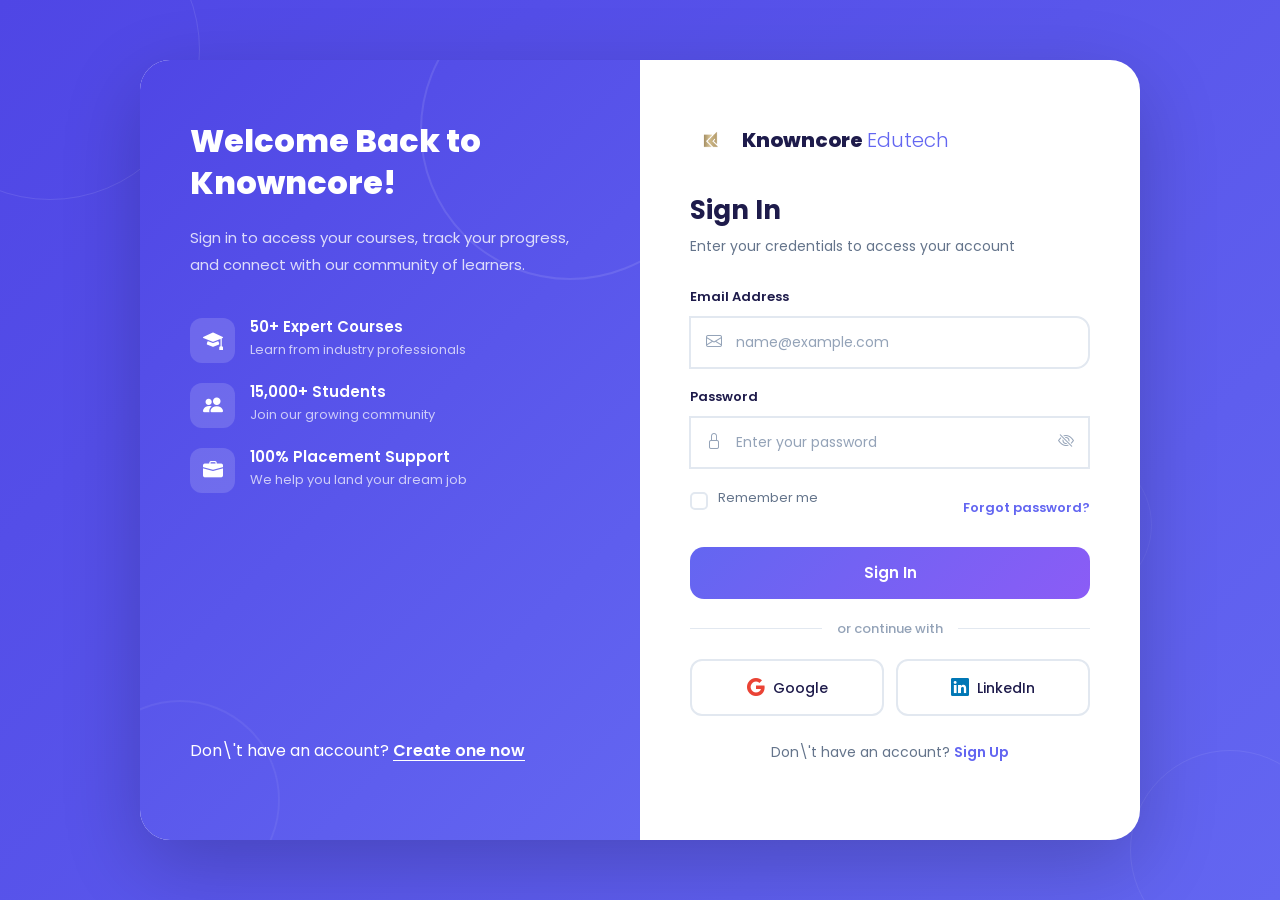
==== login.html @ 37c75b4a "design update" ====
<!DOCTYPE html>
<html lang="en">
<head>
    <meta charset="UTF-8">
    <meta name="viewport" content="width=device-width, initial-scale=1.0">
    <title>Login - Knowncore Edutech</title>
    
    <!-- Bootstrap 5.3 CSS -->
    <link href="https://cdn.jsdelivr.net/npm/bootstrap@5.3.0/dist/css/bootstrap.min.css" rel="stylesheet">
    <!-- Bootstrap Icons -->
    <link rel="stylesheet" href="https://cdn.jsdelivr.net/npm/bootstrap-icons@1.10.0/font/bootstrap-icons.css">
    <!-- Google Fonts -->
    <link href="https://fonts.googleapis.com/css2?family=Poppins:wght@300;400;500;600;700;800&display=swap" rel="stylesheet">
    <!-- Custom CSS -->
    <link rel="stylesheet" href="assets/css/style.css">
</head>
<body>

    <!-- Auth Page -->
    <div class="auth-page">
        <div class="deco-circle deco-auth-1"></div>
        <div class="deco-circle deco-auth-2"></div>
        <div class="deco-circle deco-auth-3"></div>
        
        <div class="auth-container">
            <div class="auth-card">
                <!-- Left Side -->
                <div class="auth-left">
                    <div class="auth-left-content">
                        <h2>Welcome Back to Knowncore!</h2>
                        <p>Sign in to access your courses, track your progress, and connect with our community of learners.</p>
                        
                        <div class="auth-features">
                            <div class="auth-feature">
                                <div class="icon"><i class="bi bi-mortarboard-fill"></i></div>
                                <div class="text">
                                    <h5>50+ Expert Courses</h5>
                                    <p>Learn from industry professionals</p>
                                </div>
                            </div>
                            <div class="auth-feature">
                                <div class="icon"><i class="bi bi-people-fill"></i></div>
                                <div class="text">
                                    <h5>15,000+ Students</h5>
                                    <p>Join our growing community</p>
                                </div>
                            </div>
                            <div class="auth-feature">
                                <div class="icon"><i class="bi bi-briefcase-fill"></i></div>
                                <div class="text">
                                    <h5>100% Placement Support</h5>
                                    <p>We help you land your dream job</p>
                                </div>
                            </div>
                        </div>
                    </div>
                    <div class="auth-left-footer">
                        <p>Don\'t have an account? <a href="signup.html">Create one now</a></p>
                    </div>
                </div>
                
                <!-- Right Side -->
                <div class="auth-right">
                    <a href="index.html" class="auth-logo">
                        <img src="assets/images/knowncore-logo.png" alt="Knowncore">
                        <span class="auth-logo-text">Knowncore <span>Edutech</span></span>
                    </a>
                    
                    <h3>Sign In</h3>
                    <p class="auth-subtitle">Enter your credentials to access your account</p>
                    
                    <form class="auth-form" id="loginForm">
                        <div class="form-group">
                            <label class="form-label">Email Address</label>
                            <div class="input-group">
                                <i class="bi bi-envelope input-icon"></i>
                                <input type="email" class="form-control input-with-icon" placeholder="name@example.com" required>
                            </div>
                        </div>
                        
                        <div class="form-group">
                            <label class="form-label">Password</label>
                            <div class="input-group">
                                <i class="bi bi-lock input-icon"></i>
                                <input type="password" class="form-control input-with-icon" placeholder="Enter your password" required>
                                <button type="button" class="password-toggle">
                                    <i class="bi bi-eye-slash"></i>
                                </button>
                            </div>
                        </div>
                        
                        <div class="d-flex justify-content-between align-items-center mb-3">
                            <div class="form-check">
                                <input class="form-check-input" type="checkbox" id="rememberMe">
                                <label class="form-check-label" for="rememberMe">Remember me</label>
                            </div>
                            <a href="#" class="forgot-link">Forgot password?</a>
                        </div>
                        
                        <button type="submit" class="auth-btn">Sign In</button>
                        
                        <div class="auth-divider">
                            <span>or continue with</span>
                        </div>
                        
                        <div class="social-auth">
                            <button type="button" class="social-auth-btn google">
                                <i class="bi bi-google"></i> Google
                            </button>
                            <button type="button" class="social-auth-btn linkedin">
                                <i class="bi bi-linkedin"></i> LinkedIn
                            </button>
                        </div>
                        
                        <p class="auth-footer">
                            Don\'t have an account? <a href="signup.html">Sign Up</a>
                        </p>
                    </form>
                </div>
            </div>
        </div>
    </div>

    <!-- Bootstrap JS -->
    <script src="https://cdn.jsdelivr.net/npm/bootstrap@5.3.0/dist/js/bootstrap.bundle.min.js"></script>
    <!-- Custom JS -->
    <script src="assets/js/script.js"></script>
</body>
</html>
---- assets/css/style.css ----
/* ========================================
   Knowncore Edutech - Custom Styles
   ======================================== */

/* Global Variables */
:root {
    --primary-color: #6366f1;
    --primary-light: #818cf8;
    --primary-dark: #4f46e5;
    --secondary-color: #8b5cf6;
    --accent-color: #c4b5fd;
    --text-dark: #1e1b4b;
    --text-light: #64748b;
    --white: #ffffff;
    --light-bg: #f8fafc;
    --border-radius: 25px;
    --transition: all 0.3s ease;
    --primary: #6366f1;
    --dark: #1e1b4b;
    --light-purple: #eef2ff;
}

/* Base Styles */
* {
    margin: 0;
    padding: 0;
    box-sizing: border-box;
}

body {
    color: var(--text-dark);
    line-height: 1.6;
    overflow-x: hidden;
    font-family: 'Poppins', -apple-system, BlinkMacSystemFont, 'Segoe UI', sans-serif;
    background: var(--white);
}

a {
    text-decoration: none;
    color: inherit;
    transition: var(--transition);
}

ul {
    list-style: none;
    padding: 0;
    margin: 0;
}

/* Preloader */
.js-preloader {
    position: fixed;
    top: 0;
    left: 0;
    width: 100%;
    height: 100%;
    background: var(--white);
    z-index: 9999;
    display: flex;
    align-items: center;
    justify-content: center;
    transition: opacity 0.5s ease;
}

.js-preloader.loaded {
    opacity: 0;
    pointer-events: none;
}

.preloader-inner {
    position: relative;
    width: 142px;
    height: 40px;
}

.preloader-inner .dot {
    position: absolute;
    width: 16px;
    height: 16px;
    top: 12px;
    left: 15px;
    background: var(--primary-color);
    border-radius: 50%;
    transform: translateX(0);
    animation: dot 2.8s infinite linear;
}

.preloader-inner .dots {
    transform: translateX(0);
    margin-top: 12px;
    margin-left: 31px;
    animation: dots 2.8s infinite linear;
}

.preloader-inner .dots span {
    display: block;
    float: left;
    width: 16px;
    height: 16px;
    margin-left: 16px;
    background: var(--primary-color);
    border-radius: 50%;
}

@keyframes dot {
    50% { transform: translateX(96px); }
}

@keyframes dots {
    50% { transform: translateX(-31px); }
}

/* ========================================
   HEADER & NAVBAR
   ======================================== */
.header-area {
    position: absolute;
    top: 0;
    left: 0;
    right: 0;
    z-index: 100;
    padding: 15px 0;
    transition: var(--transition);
}

.header-area.header-sticky {
    position: fixed;
    background: var(--white);
    box-shadow: 0 2px 20px rgba(0,0,0,0.1);
    padding: 10px 0;
    animation: slideDown 0.5s ease;
}

@keyframes slideDown {
    from { transform: translateY(-100%); }
    to { transform: translateY(0); }
}

/* Logo with Text */
.header-area .logo {
    display: flex;
    align-items: center;
    gap: 12px;
    text-decoration: none;
}

.header-area .logo .logo-img {
    height: 42px;
    width: auto;
    object-fit: contain;
}

.logo-text {
    font-size: 22px;
    font-weight: 800;
    color: var(--white);
    letter-spacing: 0.5px;
    line-height: 1.2;
}

.logo-text .logo-highlight {
    color: var(--accent-color);
    font-weight: 300;
}

.header-area.header-sticky .logo-text {
    color: var(--text-dark);
}

.header-area.header-sticky .logo-text .logo-highlight {
    color: var(--primary-color);
}

/* Nav Links */
.header-area .nav-link {
    font-weight: 500;
    color: var(--white) !important;
    padding: 8px 16px !important;
    margin: 0 3px;
    border-radius: 20px;
    transition: var(--transition);
    font-size: 14px;
}

.header-area.header-sticky .nav-link {
    color: var(--text-dark) !important;
}

.header-area .nav-link:hover,
.header-area .nav-link.active {
    background: var(--primary-color);
    color: var(--white) !important;
}

.header-area.header-sticky .nav-link:hover,
.header-area.header-sticky .nav-link.active {
    background: var(--primary-color);
    color: var(--white) !important;
}

/* Login Nav Button */
.btn-login-nav {
    background: rgba(255, 255, 255, 0.15) !important;
    border: 1.5px solid rgba(255, 255, 255, 0.3) !important;
    padding: 8px 22px !important;
    margin-left: 8px !important;
}

.header-area.header-sticky .btn-login-nav {
    background: var(--primary-color) !important;
    color: var(--white) !important;
    border-color: var(--primary-color) !important;
}

.header-area.header-sticky .btn-login-nav:hover {
    background: var(--primary-dark) !important;
    border-color: var(--primary-dark) !important;
}

.navbar-toggler {
    border: none;
    color: var(--white);
}

.header-sticky .navbar-toggler {
    color: var(--text-dark);
}

/* Decorative Circles */
.deco-circle {
    position: absolute;
    border: 1.5px solid rgba(255, 255, 255, 0.2);
    border-radius: 50%;
    pointer-events: none;
}

.deco-nav-1 {
    width: 180px;
    height: 180px;
    top: -40px;
    right: 15%;
    border-color: rgba(255, 255, 255, 0.12);
}

.deco-nav-2 {
    width: 120px;
    height: 120px;
    top: 10px;
    right: 12%;
    border-color: rgba(255, 255, 255, 0.08);
}

/* ========================================
   HERO SECTION WITH WORKING CAROUSEL
   ======================================== */
.hero-section {
    position: relative;
    background: linear-gradient(135deg, var(--primary-dark), var(--primary-color));
    padding: 140px 0 100px;
    min-height: 100vh;
    display: flex;
    align-items: center;
    border-bottom-right-radius: 180px;
    overflow: hidden;
}

.deco-hero-1 {
    width: 250px;
    height: 250px;
    top: 80px;
    left: -60px;
    border-color: rgba(255, 255, 255, 0.1);
}

.deco-hero-2 {
    width: 180px;
    height: 180px;
    top: 130px;
    left: 20px;
    border-color: rgba(255, 255, 255, 0.06);
}

.deco-hero-3 {
    width: 100px;
    height: 100px;
    top: 200px;
    left: 100px;
    border-color: rgba(255, 255, 255, 0.04);
}

/* Hero Carousel */
.hero-carousel {
    position: relative;
}

.hero-carousel .carousel-indicators {
    bottom: -50px;
    gap: 8px;
}

.hero-carousel .carousel-indicators button {
    width: 12px;
    height: 12px;
    border-radius: 50%;
    background-color: rgba(255,255,255,0.4);
    border: none;
    opacity: 1;
    transition: var(--transition);
}

.hero-carousel .carousel-indicators button.active {
    background-color: var(--white);
    width: 30px;
    border-radius: 10px;
}

.hero-card {
    position: relative;
    border-radius: 20px;
    overflow: hidden;
    min-height: 420px;
    display: flex;
    align-items: center;
}

.hero-card-overlay {
    position: absolute;
    inset: 0;
    background: rgba(30, 27, 75, 0.7);
    z-index: 1;
}

.hero-content {
    position: relative;
    z-index: 2;
    padding: 60px 70px;
    max-width: 650px;
}

.badge-label {
    display: inline-block;
    background: var(--primary);
    color: var(--white);
    font-size: 11px;
    font-weight: 600;
    letter-spacing: 0.5px;
    padding: 6px 16px;
    border-radius: 20px;
    margin-bottom: 25px;
    text-transform: uppercase;
}

.hero-content h1 {
    font-size: 46px;
    font-weight: 800;
    color: var(--white);
    line-height: 1.2;
    margin-bottom: 20px;
}

.hero-content p {
    font-size: 15px;
    color: rgba(255, 255, 255, 0.8);
    line-height: 1.8;
    margin-bottom: 30px;
    max-width: 500px;
}

/* Hero Buttons */
.hero-buttons {
    display: flex;
    gap: 15px;
    align-items: center;
}

.btn-request {
    padding: 12px 28px;
    background: var(--white);
    color: var(--dark);
    border-radius: 25px;
    font-size: 14px;
    font-weight: 600;
    border: none;
    transition: all 0.3s ease;
    display: inline-block;
}

.btn-request:hover {
    transform: translateY(-2px);
    box-shadow: 0 8px 25px rgba(0, 0, 0, 0.2);
    background: var(--white);
    color: var(--dark);
}

.btn-play {
    display: flex;
    align-items: center;
    gap: 10px;
    padding: 12px 24px;
    background: rgba(255, 255, 255, 0.15);
    color: var(--white);
    border-radius: 25px;
    font-size: 14px;
    font-weight: 500;
    border: none;
    backdrop-filter: blur(10px);
    transition: all 0.3s ease;
    text-decoration: none;
}

.btn-play:hover {
    background: rgba(255, 255, 255, 0.25);
    color: var(--white);
}

.play-icon {
    width: 32px;
    height: 32px;
    background: var(--white);
    border-radius: 50%;
    display: flex;
    align-items: center;
    justify-content: center;
}

.play-icon svg {
    color: var(--primary);
    margin-left: 2px;
}

/* Hero Navigation Arrows */
.hero-arrow {
    position: absolute;
    top: 50%;
    transform: translateY(-50%);
    width: 44px;
    height: 44px;
    border-radius: 50%;
    border: none;
    background: rgba(255, 255, 255, 0.2);
    color: var(--white);
    display: flex;
    align-items: center;
    justify-content: center;
    cursor: pointer;
    transition: all 0.3s ease;
    backdrop-filter: blur(5px);
    z-index: 10;
}

.hero-arrow:hover {
    background: var(--white);
    color: var(--primary);
}

.hero-arrow-prev {
    left: -60px;
}

.hero-arrow-next {
    right: -60px;
}

/* Section Styles */
.section {
    padding: 100px 0;
}

.section-heading {
    margin-bottom: 30px;
}

.section-heading h6 {
    color: var(--primary-color);
    font-size: 14px;
    text-transform: uppercase;
    letter-spacing: 2px;
    font-weight: 600;
    margin-bottom: 10px;
}

.section-heading h2 {
    font-size: 36px;
    font-weight: 700;
    color: var(--text-dark);
    line-height: 1.3;
}

/* About Section */
.about {
    background: var(--white);
}

.about-image {
    position: relative;
}

.about-image img {
    border-radius: var(--border-radius);
    box-shadow: 0 10px 40px rgba(0,0,0,0.1);
}

.experience-badge {
    position: absolute;
    bottom: 30px;
    right: -20px;
    background: linear-gradient(135deg, var(--primary-color), var(--secondary-color));
    color: var(--white);
    padding: 20px 25px;
    border-radius: 20px;
    text-align: center;
    box-shadow: 0 10px 30px rgba(99, 102, 241, 0.3);
}

.experience-badge .years {
    display: block;
    font-size: 36px;
    font-weight: 800;
    line-height: 1;
}

.experience-badge .text {
    font-size: 12px;
    font-weight: 500;
    line-height: 1.4;
}

.about-content {
    padding-left: 40px;
}

.about-content .section-heading {
    text-align: left;
}

.about-content > p {
    color: var(--text-light);
    margin-bottom: 15px;
    font-size: 15px;
}

.about-features {
    margin-top: 25px;
}

.feature-item {
    display: flex;
    align-items: flex-start;
    gap: 15px;
    margin-bottom: 20px;
}

.feature-item .icon {
    width: 40px;
    height: 40px;
    background: rgba(99, 102, 241, 0.1);
    border-radius: 10px;
    display: flex;
    align-items: center;
    justify-content: center;
    flex-shrink: 0;
}

.feature-item .icon i {
    color: var(--primary-color);
    font-size: 20px;
}

.feature-item .text h5 {
    font-size: 16px;
    font-weight: 600;
    margin-bottom: 3px;
    color: var(--text-dark);
}

.feature-item .text p {
    font-size: 14px;
    color: var(--text-light);
    margin: 0;
}

/* Courses Section */
.courses {
    background: var(--light-bg);
}

.course-item {
    background: var(--white);
    border-radius: var(--border-radius);
    overflow: hidden;
    box-shadow: 0 5px 25px rgba(0,0,0,0.05);
    transition: var(--transition);
    height: 100%;
}

.course-item:hover {
    transform: translateY(-10px);
    box-shadow: 0 15px 40px rgba(99, 102, 241, 0.15);
}

.course-item .thumb {
    position: relative;
    overflow: hidden;
}

.course-item .thumb img {
    width: 100%;
    height: 220px;
    object-fit: cover;
    transition: var(--transition);
}

.course-item:hover .thumb img {
    transform: scale(1.1);
}

.course-item .price {
    position: absolute;
    top: 20px;
    right: 20px;
    background: var(--primary-color);
    color: var(--white);
    padding: 8px 20px;
    border-radius: 20px;
    font-weight: 600;
    font-size: 13px;
}

.course-item .down-content {
    padding: 25px;
}

.course-item .category {
    display: inline-block;
    background: rgba(99, 102, 241, 0.1);
    color: var(--primary-color);
    padding: 5px 15px;
    border-radius: 15px;
    font-size: 13px;
    font-weight: 500;
    margin-bottom: 10px;
}

.course-item h4 {
    font-size: 18px;
    font-weight: 600;
    margin-bottom: 10px;
    color: var(--text-dark);
}

.course-item p {
    color: var(--text-light);
    font-size: 14px;
    margin-bottom: 15px;
}

.course-item .stars {
    display: flex;
    gap: 3px;
    padding: 0;
    margin: 0;
    list-style: none;
}

.course-item .stars li i {
    color: #fbbf24;
    font-size: 14px;
}

.course-item .students {
    color: var(--text-light);
    font-size: 14px;
}

/* Clients Section */
.clients {
    background: var(--white);
}

.client-logo {
    padding: 20px;
    text-align: center;
}

.logo-placeholder {
    background: var(--light-bg);
    border-radius: 15px;
    padding: 25px 15px;
    display: flex;
    flex-direction: column;
    align-items: center;
    gap: 8px;
    transition: var(--transition);
    border: 2px solid transparent;
}

.logo-placeholder:hover {
    border-color: var(--primary-color);
    transform: translateY(-5px);
    box-shadow: 0 10px 30px rgba(99, 102, 241, 0.1);
}

.logo-placeholder i {
    font-size: 32px;
    color: var(--primary-color);
}

.logo-placeholder span {
    font-size: 13px;
    font-weight: 600;
    color: var(--text-dark);
}

.stat-item {
    padding: 30px;
    background: var(--light-bg);
    border-radius: 20px;
    margin-top: 20px;
    transition: var(--transition);
}

.stat-item:hover {
    transform: translateY(-5px);
    box-shadow: 0 10px 30px rgba(0,0,0,0.05);
}

.stat-icon {
    width: 60px;
    height: 60px;
    background: linear-gradient(135deg, var(--primary-color), var(--secondary-color));
    border-radius: 15px;
    display: flex;
    align-items: center;
    justify-content: center;
    margin: 0 auto 15px;
}

.stat-icon i {
    font-size: 28px;
    color: var(--white);
}

.stat-item h3 {
    font-size: 36px;
    font-weight: 800;
    color: var(--primary-color);
    margin-bottom: 5px;
}

.stat-item p {
    color: var(--text-light);
    font-size: 14px;
    font-weight: 500;
    margin: 0;
}

/* Works Section */
.works {
    background: var(--light-bg);
}

.work-item {
    position: relative;
    border-radius: 20px;
    overflow: hidden;
    box-shadow: 0 5px 25px rgba(0,0,0,0.05);
    transition: var(--transition);
}

.work-item:hover {
    transform: translateY(-10px);
    box-shadow: 0 15px 40px rgba(99, 102, 241, 0.15);
}

.work-item .thumb {
    position: relative;
    overflow: hidden;
}

.work-item .thumb img {
    width: 100%;
    height: 280px;
    object-fit: cover;
    transition: var(--transition);
}

.work-item:hover .thumb img {
    transform: scale(1.1);
}

.work-item .overlay {
    position: absolute;
    inset: 0;
    background: linear-gradient(to top, rgba(30, 27, 75, 0.9), transparent);
    display: flex;
    align-items: flex-end;
    padding: 25px;
    opacity: 0;
    transition: var(--transition);
}

.work-item:hover .overlay {
    opacity: 1;
}

.work-info h4 {
    color: var(--white);
    font-size: 18px;
    font-weight: 600;
    margin-bottom: 5px;
}

.work-info span {
    color: rgba(255,255,255,0.7);
    font-size: 13px;
    display: block;
    margin-bottom: 15px;
}

.btn-view {
    width: 40px;
    height: 40px;
    background: var(--white);
    border-radius: 50%;
    display: flex;
    align-items: center;
    justify-content: center;
    color: var(--primary-color);
    transition: var(--transition);
}

.btn-view:hover {
    background: var(--primary-color);
    color: var(--white);
}

/* Gallery Section */
.gallery {
    background: var(--white);
}

.gallery-item {
    position: relative;
    border-radius: 15px;
    overflow: hidden;
    cursor: pointer;
}

.gallery-item img {
    width: 100%;
    height: 280px;
    object-fit: cover;
    transition: var(--transition);
}

.gallery-item:hover img {
    transform: scale(1.1);
}

.gallery-overlay {
    position: absolute;
    inset: 0;
    background: linear-gradient(to top, rgba(30, 27, 75, 0.85), transparent);
    display: flex;
    align-items: flex-end;
    padding: 20px;
    opacity: 0;
    transition: var(--transition);
}

.gallery-item:hover .gallery-overlay {
    opacity: 1;
}

.gallery-info h5 {
    color: var(--white);
    font-size: 16px;
    font-weight: 600;
    margin-bottom: 5px;
}

.gallery-info span {
    color: rgba(255,255,255,0.7);
    font-size: 13px;
}

.gallery-info span i {
    margin-right: 5px;
}

/* Contact Section */
.contact-section {
    padding: 100px 0;
    background: #f0f0f8;
    min-height: auto;
    display: flex;
    align-items: center;
}

.contact-left {
    padding-right: 40px;
}

.section-label {
    display: block;
    font-size: 13px;
    font-weight: 700;
    color: var(--primary);
    letter-spacing: 1.5px;
    text-transform: uppercase;
    margin-bottom: 20px;
}

.section-title {
    font-size: 36px;
    font-weight: 800;
    color: var(--dark);
    line-height: 1.25;
    margin-bottom: 25px;
    max-width: 400px;
}

.section-desc {
    font-size: 15px;
    color: #555;
    line-height: 1.8;
    margin-bottom: 30px;
    max-width: 420px;
}

.contact-info-list {
    margin-bottom: 30px;
}

.contact-info-item {
    display: flex;
    align-items: flex-start;
    gap: 15px;
    margin-bottom: 20px;
}

.contact-info-item .icon {
    width: 45px;
    height: 45px;
    background: rgba(99, 102, 241, 0.1);
    border-radius: 12px;
    display: flex;
    align-items: center;
    justify-content: center;
    flex-shrink: 0;
}

.contact-info-item .icon i {
    color: var(--primary-color);
    font-size: 20px;
}

.contact-info-item .text h5 {
    font-size: 15px;
    font-weight: 600;
    margin-bottom: 3px;
    color: var(--text-dark);
}

.contact-info-item .text p {
    font-size: 14px;
    color: var(--text-light);
    margin: 0;
}

/* Special Offer Card */
.offer-card {
    display: flex;
    align-items: center;
    background: #ffffff;
    border-radius: 20px;
    padding: 15px 20px;
    max-width: 380px;
    box-shadow: 0 4px 20px rgba(0, 0, 0, 0.06);
    gap: 18px;
}

.offer-badge {
    width: 70px;
    height: 70px;
    background: var(--primary);
    border-radius: 50%;
    display: flex;
    flex-direction: column;
    align-items: center;
    justify-content: center;
    color: #ffffff;
    flex-shrink: 0;
}

.off-text {
    font-size: 10px;
    font-weight: 600;
    letter-spacing: 0.5px;
    line-height: 1;
}

.percent {
    font-size: 14px;
    font-weight: 800;
    line-height: 1;
}

.offer-info {
    flex: 1;
}

.valid-date {
    font-size: 12px;
    color: #888;
    font-weight: 500;
    margin-bottom: 6px;
    letter-spacing: 0.3px;
}

.valid-date span {
    color: var(--primary);
    font-weight: 700;
}

.offer-text {
    font-size: 16px;
    font-weight: 700;
    color: var(--dark);
    margin: 0;
}

.offer-text .highlight {
    color: var(--primary);
}

.offer-arrow {
    width: 42px;
    height: 42px;
    background: var(--primary);
    border-radius: 50%;
    display: flex;
    align-items: center;
    justify-content: center;
    color: #ffffff;
    text-decoration: none;
    transition: all 0.3s ease;
    flex-shrink: 0;
}

.offer-arrow:hover {
    background: var(--primary-dark);
    transform: translateX(3px);
}

.offer-arrow svg {
    width: 18px;
    height: 18px;
}

/* Contact Form */
.contact-form-wrapper {
    position: relative;
    background: var(--primary);
    border-radius: 25px;
    padding: 55px 50px;
    overflow: hidden;
    min-height: auto;
}

.deco-1 {
    width: 180px;
    height: 180px;
    top: -60px;
    right: 80px;
}

.deco-2 {
    width: 120px;
    height: 120px;
    top: 30px;
    right: 30px;
    opacity: 0.5;
}

.deco-3 {
    width: 160px;
    height: 160px;
    bottom: -40px;
    right: -20px;
}

.deco-4 {
    width: 100px;
    height: 100px;
    bottom: 20px;
    right: 100px;
    opacity: 0.4;
}

.contact-form {
    position: relative;
    z-index: 2;
}

.form-group {
    margin-bottom: 18px;
}

.form-input {
    width: 100%;
    padding: 14px 22px;
    border: none;
    border-radius: 30px;
    background: rgba(255, 255, 255, 0.18);
    color: #ffffff;
    font-size: 14px;
    font-family: 'Poppins', sans-serif;
    outline: none;
    transition: all 0.3s ease;
}

.form-input::placeholder {
    color: rgba(255, 255, 255, 0.7);
    font-size: 14px;
}

.form-input:focus {
    background: rgba(255, 255, 255, 0.25);
    box-shadow: 0 0 0 2px rgba(255, 255, 255, 0.1);
}

.form-input option {
    color: var(--text-dark);
}

.form-textarea {
    min-height: 120px;
    resize: vertical;
    border-radius: 20px;
    line-height: 1.6;
}

.submit-btn {
    padding: 14px 32px;
    border: none;
    border-radius: 30px;
    background: #ffffff;
    color: var(--primary);
    font-size: 14px;
    font-weight: 600;
    font-family: 'Poppins', sans-serif;
    cursor: pointer;
    transition: all 0.3s ease;
    margin-top: 5px;
}

.submit-btn:hover {
    transform: translateY(-2px);
    box-shadow: 0 8px 25px rgba(0, 0, 0, 0.15);
    background: #f8f8ff;
}

/* ========================================
   AUTH PAGES (LOGIN & SIGNUP)
   ======================================== */
.auth-page {
    min-height: 100vh;
    display: flex;
    align-items: center;
    justify-content: center;
    background: linear-gradient(135deg, var(--primary-dark), var(--primary-color));
    padding: 40px 20px;
    position: relative;
    overflow: hidden;
}

.auth-page .deco-circle {
    border-color: rgba(255,255,255,0.1);
}

.auth-page .deco-auth-1 {
    width: 300px;
    height: 300px;
    top: -100px;
    left: -100px;
}

.auth-page .deco-auth-2 {
    width: 200px;
    height: 200px;
    bottom: -50px;
    right: -50px;
    border-color: rgba(255,255,255,0.08);
}

.auth-page .deco-auth-3 {
    width: 150px;
    height: 150px;
    top: 50%;
    right: 10%;
    border-color: rgba(255,255,255,0.05);
}

.auth-container {
    position: relative;
    z-index: 2;
    width: 100%;
    max-width: 1000px;
}

.auth-card {
    background: var(--white);
    border-radius: 30px;
    overflow: hidden;
    box-shadow: 0 25px 80px rgba(0,0,0,0.2);
    display: flex;
    min-height: 600px;
}

.auth-left {
    flex: 1;
    background: linear-gradient(135deg, var(--primary-dark), var(--primary-color));
    padding: 60px 50px;
    display: flex;
    flex-direction: column;
    justify-content: space-between;
    color: var(--white);
    position: relative;
    overflow: hidden;
}

.auth-left::before {
    content: '';
    position: absolute;
    width: 300px;
    height: 300px;
    border: 2px solid rgba(255,255,255,0.1);
    border-radius: 50%;
    top: -80px;
    right: -80px;
}

.auth-left::after {
    content: '';
    position: absolute;
    width: 200px;
    height: 200px;
    border: 2px solid rgba(255,255,255,0.06);
    border-radius: 50%;
    bottom: -60px;
    left: -60px;
}

.auth-left-content {
    position: relative;
    z-index: 2;
}

.auth-left-content h2 {
    font-size: 32px;
    font-weight: 800;
    margin-bottom: 20px;
    line-height: 1.3;
}

.auth-left-content p {
    font-size: 15px;
    color: rgba(255,255,255,0.8);
    line-height: 1.8;
    margin-bottom: 40px;
}

.auth-features {
    display: flex;
    flex-direction: column;
    gap: 20px;
}

.auth-feature {
    display: flex;
    align-items: center;
    gap: 15px;
}

.auth-feature .icon {
    width: 45px;
    height: 45px;
    background: rgba(255,255,255,0.15);
    border-radius: 12px;
    display: flex;
    align-items: center;
    justify-content: center;
    flex-shrink: 0;
}

.auth-feature .icon i {
    font-size: 20px;
}

.auth-feature .text h5 {
    font-size: 15px;
    font-weight: 600;
    margin-bottom: 2px;
}

.auth-feature .text p {
    font-size: 13px;
    color: rgba(255,255,255,0.7);
    margin: 0;
}

.auth-left-footer {
    position: relative;
    z-index: 2;
    margin-top: 40px;
}

.auth-left-footer a {
    color: var(--white);
    font-weight: 600;
    text-decoration: underline;
    text-underline-offset: 4px;
}

.auth-left-footer a:hover {
    opacity: 0.8;
}

.auth-right {
    flex: 1;
    padding: 60px 50px;
    display: flex;
    flex-direction: column;
    justify-content: center;
}

.auth-logo {
    display: flex;
    align-items: center;
    gap: 12px;
    margin-bottom: 35px;
}

.auth-logo img {
    height: 40px;
    width: auto;
}

.auth-logo-text {
    font-size: 20px;
    font-weight: 800;
    color: var(--text-dark);
}

.auth-logo-text span {
    color: var(--primary-color);
    font-weight: 300;
}

.auth-right h3 {
    font-size: 26px;
    font-weight: 700;
    color: var(--text-dark);
    margin-bottom: 8px;
}

.auth-right .auth-subtitle {
    color: var(--text-light);
    font-size: 14px;
    margin-bottom: 30px;
}

.auth-form .form-group {
    margin-bottom: 18px;
}

.auth-form .form-label {
    font-size: 13px;
    font-weight: 600;
    color: var(--text-dark);
    margin-bottom: 8px;
    display: block;
}

.auth-form .form-control {
    padding: 14px 18px;
    border: 2px solid #e2e8f0;
    border-radius: 14px;
    font-size: 14px;
    font-family: 'Poppins', sans-serif;
    transition: var(--transition);
    background: var(--white);
}

.auth-form .form-control:focus {
    border-color: var(--primary-color);
    box-shadow: 0 0 0 4px rgba(99, 102, 241, 0.1);
    outline: none;
}

.auth-form .form-control::placeholder {
    color: #94a3b8;
}

.auth-form .input-group {
    position: relative;
}

.auth-form .input-icon {
    position: absolute;
    left: 16px;
    top: 50%;
    transform: translateY(-50%);
    color: #94a3b8;
    font-size: 16px;
    z-index: 10;
}

.auth-form .input-with-icon {
    padding-left: 45px;
}

.auth-form .password-toggle {
    position: absolute;
    right: 16px;
    top: 50%;
    transform: translateY(-50%);
    color: #94a3b8;
    cursor: pointer;
    font-size: 16px;
    background: none;
    border: none;
    padding: 0;
    z-index: 10;
}

.auth-form .password-toggle:hover {
    color: var(--primary-color);
}

.auth-form .form-check {
    display: flex;
    align-items: center;
    gap: 10px;
    margin-bottom: 20px;
}

.auth-form .form-check-input {
    width: 18px;
    height: 18px;
    border: 2px solid #e2e8f0;
    border-radius: 5px;
    cursor: pointer;
    accent-color: var(--primary-color);
}

.auth-form .form-check-input:checked {
    background-color: var(--primary-color);
    border-color: var(--primary-color);
}

.auth-form .form-check-label {
    font-size: 13px;
    color: var(--text-light);
    cursor: pointer;
    margin: 0;
}

.auth-form .forgot-link {
    font-size: 13px;
    color: var(--primary-color);
    font-weight: 600;
}

.auth-form .forgot-link:hover {
    color: var(--primary-dark);
}

.auth-btn {
    width: 100%;
    padding: 14px;
    border: none;
    border-radius: 14px;
    background: linear-gradient(135deg, var(--primary-color), var(--secondary-color));
    color: var(--white);
    font-size: 15px;
    font-weight: 600;
    font-family: 'Poppins', sans-serif;
    cursor: pointer;
    transition: var(--transition);
    margin-bottom: 20px;
}

.auth-btn:hover {
    transform: translateY(-2px);
    box-shadow: 0 10px 30px rgba(99, 102, 241, 0.3);
}

.auth-divider {
    display: flex;
    align-items: center;
    gap: 15px;
    margin-bottom: 20px;
}

.auth-divider::before,
.auth-divider::after {
    content: '';
    flex: 1;
    height: 1px;
    background: #e2e8f0;
}

.auth-divider span {
    font-size: 13px;
    color: #94a3b8;
    font-weight: 500;
}

.social-auth {
    display: flex;
    gap: 12px;
    margin-bottom: 25px;
}

.social-auth-btn {
    flex: 1;
    padding: 12px;
    border: 2px solid #e2e8f0;
    border-radius: 12px;
    background: var(--white);
    display: flex;
    align-items: center;
    justify-content: center;
    gap: 8px;
    font-size: 14px;
    font-weight: 500;
    color: var(--text-dark);
    cursor: pointer;
    transition: var(--transition);
    font-family: 'Poppins', sans-serif;
}

.social-auth-btn:hover {
    border-color: var(--primary-color);
    background: rgba(99, 102, 241, 0.05);
}

.social-auth-btn i {
    font-size: 18px;
}

.social-auth-btn.google i { color: #ea4335; }
.social-auth-btn.linkedin i { color: #0077b5; }

.auth-footer {
    text-align: center;
    font-size: 14px;
    color: var(--text-light);
}

.auth-footer a {
    color: var(--primary-color);
    font-weight: 600;
}

.auth-footer a:hover {
    color: var(--primary-dark);
}

/* ========================================
   FOOTER
   ======================================== */
.footer-section {
    position: relative;
    background: var(--primary);
    padding: 80px 0 30px;
    border-top-left-radius: 180px;
    border-top-right-radius: 180px;
    overflow: hidden;
    margin-top: -1px;
}

.deco-foot-1 {
    width: 200px;
    height: 200px;
    bottom: -80px;
    left: 5%;
    border-color: rgba(255, 255, 255, 0.1);
}

.deco-foot-2 {
    width: 140px;
    height: 140px;
    bottom: -40px;
    left: 8%;
    border-color: rgba(255, 255, 255, 0.07);
}

.deco-foot-3 {
    width: 80px;
    height: 80px;
    bottom: 10px;
    left: 15%;
    border-color: rgba(255, 255, 255, 0.05);
}

/* Footer Logo with Text */
.footer-logo {
    display: flex;
    align-items: center;
    gap: 12px;
    text-decoration: none;
    margin-bottom: 20px;
}

.footer-logo .logo-img {
    height: 40px;
    width: auto;
}

.footer-logo .logo-text {
    font-size: 20px;
    font-weight: 800;
    color: var(--white);
}

.footer-logo .logo-text .logo-highlight {
    color: var(--accent-color);
    font-weight: 300;
}

.footer-widget {
    position: relative;
    z-index: 2;
}

.footer-widget p {
    color: rgba(255, 255, 255, 0.8);
    font-size: 14px;
    line-height: 1.8;
    margin-bottom: 20px;
}

.social-links {
    display: flex;
    gap: 10px;
}

.social-links a {
    width: 38px;
    height: 38px;
    background: rgba(255, 255, 255, 0.15);
    border-radius: 50%;
    display: flex;
    align-items: center;
    justify-content: center;
    color: var(--white);
    transition: var(--transition);
}

.social-links a:hover {
    background: var(--white);
    color: var(--primary);
    transform: translateY(-3px);
}

.footer-widget h4 {
    color: var(--white);
    font-size: 18px;
    font-weight: 600;
    margin-bottom: 25px;
}

.footer-widget ul li {
    margin-bottom: 12px;
}

.footer-widget ul li a {
    color: rgba(255, 255, 255, 0.8);
    font-size: 14px;
    transition: var(--transition);
}

.footer-widget ul li a:hover {
    color: var(--white);
    padding-left: 5px;
}

.newsletter-form {
    position: relative;
    margin-top: 15px;
}

.newsletter-form input {
    width: 100%;
    padding: 12px 45px 12px 18px;
    border: none;
    border-radius: 25px;
    background: rgba(255, 255, 255, 0.15);
    color: var(--white);
    font-size: 14px;
    outline: none;
}

.newsletter-form input::placeholder {
    color: rgba(255, 255, 255, 0.6);
}

.newsletter-form button {
    position: absolute;
    right: 5px;
    top: 50%;
    transform: translateY(-50%);
    width: 34px;
    height: 34px;
    border: none;
    border-radius: 50%;
    background: var(--white);
    color: var(--primary);
    display: flex;
    align-items: center;
    justify-content: center;
    cursor: pointer;
    transition: var(--transition);
}

.newsletter-form button:hover {
    background: var(--dark);
    color: var(--white);
}

.footer-bottom {
    margin-top: 50px;
    padding-top: 25px;
    border-top: 1px solid rgba(255, 255, 255, 0.1);
    position: relative;
    z-index: 2;
}

.footer-bottom p {
    color: rgba(255, 255, 255, 0.8);
    font-size: 14px;
    margin: 0;
}

.footer-bottom i {
    color: #ef4444;
}

/* Scroll to Top */
.scroll-to-top {
    position: fixed;
    bottom: 30px;
    right: 30px;
    width: 45px;
    height: 45px;
    background: var(--primary);
    color: var(--white);
    border-radius: 50%;
    display: flex;
    align-items: center;
    justify-content: center;
    cursor: pointer;
    opacity: 0;
    visibility: hidden;
    transition: var(--transition);
    z-index: 999;
    box-shadow: 0 5px 20px rgba(99, 102, 241, 0.3);
}

.scroll-to-top.active {
    opacity: 1;
    visibility: visible;
}

.scroll-to-top:hover {
    background: var(--primary-dark);
    transform: translateY(-3px);
}

/* Gallery Lightbox */
.gallery-lightbox {
    animation: fadeIn 0.3s ease;
}

@keyframes fadeIn {
    from { opacity: 0; }
    to { opacity: 1; }
}

/* ========================================
   RESPONSIVE
   ======================================== */
@media (max-width: 1199px) {
    .hero-arrow-prev { left: 10px; }
    .hero-arrow-next { right: 10px; }
    
    .about-content {
        padding-left: 0;
        margin-top: 40px;
    }
    
    .auth-card {
        flex-direction: column;
    }
    
    .auth-left {
        padding: 40px 30px;
        min-height: auto;
    }
    
    .auth-right {
        padding: 40px 30px;
    }
}

@media (max-width: 991px) {
    .navbar-collapse {
        background: rgba(0, 0, 0, 0.2);
        padding: 20px;
        border-radius: 20px;
        margin-top: 15px;
    }
    
    .hero-section {
        border-bottom-right-radius: 80px;
        padding: 120px 0 80px;
    }
    
    .hero-content {
        padding: 40px 30px;
    }
    
    .hero-content h1 {
        font-size: 32px;
    }
    
    .contact-section {
        padding: 60px 0;
    }
    
    .contact-left {
        padding-right: 0;
        margin-bottom: 50px;
        text-align: center;
    }
    
    .section-title {
        max-width: 100%;
        font-size: 30px;
    }
    
    .section-desc {
        max-width: 100%;
    }
    
    .offer-card {
        margin: 0 auto;
    }
    
    .contact-form-wrapper {
        padding: 40px 30px;
    }
    
    .experience-badge {
        right: 10px;
    }
    
    .footer-section {
        border-top-left-radius: 80px;
        border-top-right-radius: 80px;
    }
    
    .auth-card {
        max-width: 500px;
        margin: 0 auto;
    }
    
    .auth-left {
        display: none;
    }
}

@media (max-width: 576px) {
    .hero-content h1 {
        font-size: 26px;
    }
    
    .hero-buttons {
        flex-direction: column;
        align-items: flex-start;
    }
    
    .contact-form-wrapper {
        padding: 35px 25px;
    }
    
    .offer-card {
        flex-direction: column;
        text-align: center;
        gap: 15px;
        padding: 20px;
    }
    
    .section-heading h2 {
        font-size: 28px;
    }
    
    .logo-text {
        font-size: 18px;
    }
    
    .auth-right {
        padding: 30px 20px;
    }
    
    .social-auth {
        flex-direction: column;
    }
}
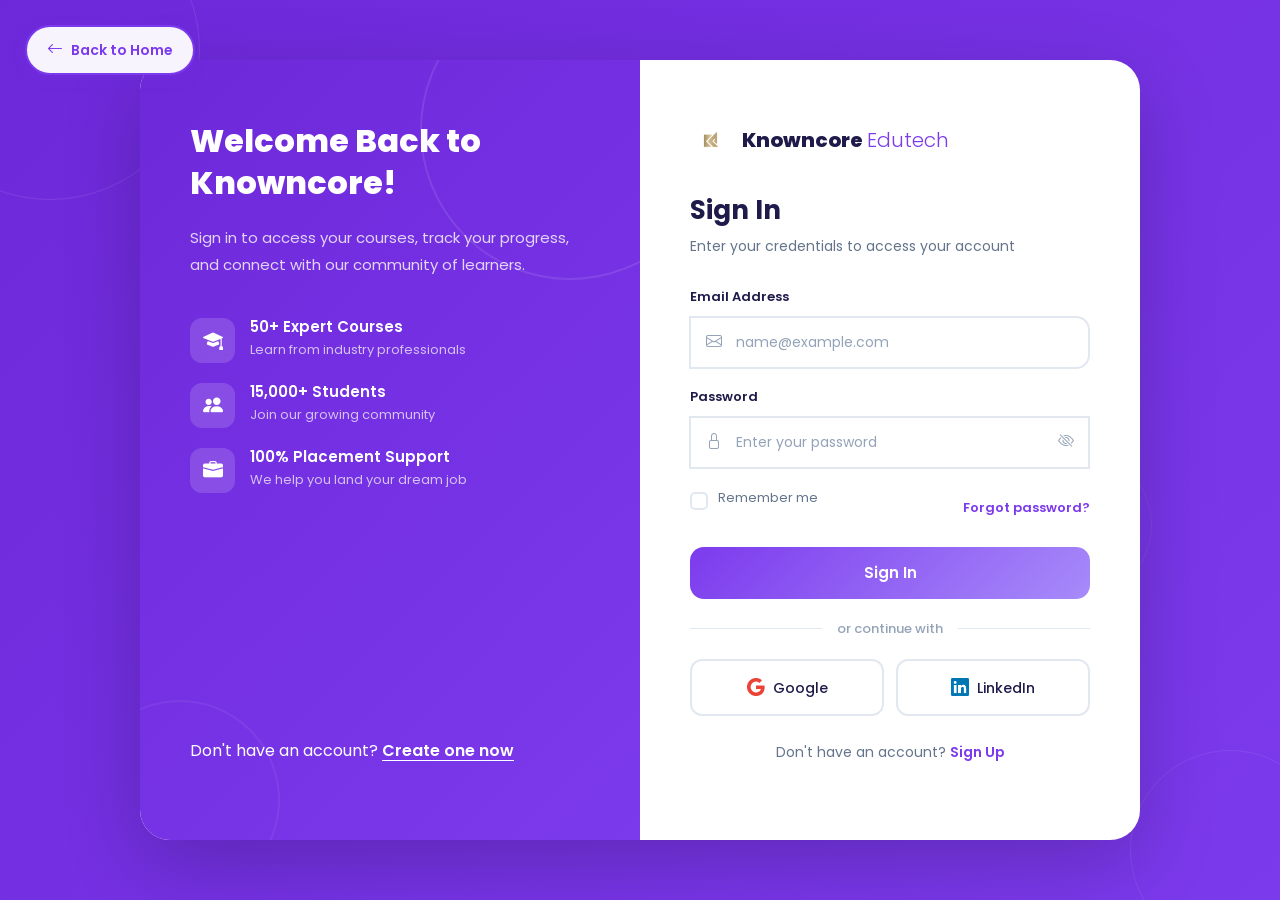
==== commit 332b551c: "new design" ====
--- a/login.html
+++ b/login.html
@@ -15,6 +15,12 @@
     <link rel="stylesheet" href="assets/css/style.css">
 </head>
 <body>
+
+    <!-- Back to Home Button -->
+    <a href="index.html" class="back-to-home-btn">
+        <i class="bi bi-arrow-left"></i>
+        <span>Back to Home</span>
+    </a>
 
     <!-- Auth Page -->
     <div class="auth-page">
@@ -55,7 +61,7 @@
                         </div>
                     </div>
                     <div class="auth-left-footer">
-                        <p>Don\'t have an account? <a href="signup.html">Create one now</a></p>
+                        <p>Don't have an account? <a href="signup.html">Create one now</a></p>
                     </div>
                 </div>
                 
@@ -113,7 +119,7 @@
                         </div>
                         
                         <p class="auth-footer">
-                            Don\'t have an account? <a href="signup.html">Sign Up</a>
+                            Don't have an account? <a href="signup.html">Sign Up</a>
                         </p>
                     </form>
                 </div>
--- a/assets/css/style.css
+++ b/assets/css/style.css
@@ -2,22 +2,59 @@
    Knowncore Edutech - Custom Styles
    ======================================== */
 
-/* Global Variables */
+/* Global Variables - Light Mode (Default) */
 :root {
-    --primary-color: #6366f1;
-    --primary-light: #818cf8;
-    --primary-dark: #4f46e5;
-    --secondary-color: #8b5cf6;
+    --primary-color: #7c3aed;
+    --primary-light: #8b5cf6;
+    --primary-dark: #6d28d9;
+    --secondary-color: #a78bfa;
     --accent-color: #c4b5fd;
     --text-dark: #1e1b4b;
     --text-light: #64748b;
     --white: #ffffff;
-    --light-bg: #f8fafc;
+    --light-bg: #f5f3ff;
     --border-radius: 25px;
     --transition: all 0.3s ease;
-    --primary: #6366f1;
+    --primary: #7c3aed;
     --dark: #1e1b4b;
-    --light-purple: #eef2ff;
+    --light-purple: #ede9fe;
+    --card-bg: #ffffff;
+    --border-color: #e2e8f0;
+    --shadow-color: rgba(0,0,0,0.05);
+    --footer-bg: #7c3aed;
+    --hero-overlay: rgba(30, 27, 75, 0.7);
+    --input-bg: rgba(255, 255, 255, 0.18);
+    --input-text: #ffffff;
+    --input-placeholder: rgba(255, 255, 255, 0.7);
+    --faq-bg: #ffffff;
+    --faq-hover: #f8fafc;
+    --faq-border: #e2e8f0;
+    --faq-text: #1e1b4b;
+}
+
+/* Dark Mode Variables */
+[data-theme="dark"] {
+    --primary-color: #a78bfa;
+    --primary-light: #c4b5fd;
+    --primary-dark: #8b5cf6;
+    --secondary-color: #c4b5fd;
+    --accent-color: #ddd6fe;
+    --text-dark: #f1f5f9;
+    --text-light: #94a3b8;
+    --white: #0f172a;
+    --light-bg: #1e293b;
+    --card-bg: #1e293b;
+    --border-color: #334155;
+    --shadow-color: rgba(0,0,0,0.3);
+    --footer-bg: #0f172a;
+    --hero-overlay: rgba(15, 23, 42, 0.85);
+    --input-bg: rgba(30, 41, 59, 0.8);
+    --input-text: #f1f5f9;
+    --input-placeholder: rgba(148, 163, 184, 0.7);
+    --faq-bg: #1e293b;
+    --faq-hover: #334155;
+    --faq-border: #334155;
+    --faq-text: #f1f5f9;
 }
 
 /* Base Styles */
@@ -33,6 +70,7 @@
     overflow-x: hidden;
     font-family: 'Poppins', -apple-system, BlinkMacSystemFont, 'Segoe UI', sans-serif;
     background: var(--white);
+    transition: background-color 0.3s ease, color 0.3s ease;
 }
 
 a {
@@ -47,71 +85,224 @@
     margin: 0;
 }
 
-/* Preloader */
+/* ========================================
+   PRELOADER - EDUCATION ANIMATION
+   ======================================== */
 .js-preloader {
     position: fixed;
     top: 0;
     left: 0;
     width: 100%;
     height: 100%;
-    background: var(--white);
+    background: linear-gradient(135deg, #7c3aed, #a78bfa);
     z-index: 9999;
     display: flex;
     align-items: center;
     justify-content: center;
-    transition: opacity 0.5s ease;
+    transition: opacity 0.6s ease, visibility 0.6s ease;
 }
 
 .js-preloader.loaded {
     opacity: 0;
+    visibility: hidden;
     pointer-events: none;
 }
 
 .preloader-inner {
+    display: flex;
+    flex-direction: column;
+    align-items: center;
+    gap: 25px;
+}
+
+/* Book Animation */
+.preloader-book {
     position: relative;
-    width: 142px;
+    width: 60px;
+    height: 80px;
+    perspective: 600px;
+    animation: bookFloat 2s ease-in-out infinite;
+}
+
+.book-page {
+    position: absolute;
+    width: 30px;
+    height: 80px;
+    background: linear-gradient(135deg, #ffffff, #f3f0ff);
+    border-radius: 3px 0 0 3px;
+    transform-origin: right center;
+    box-shadow: 0 4px 15px rgba(0,0,0,0.15);
+}
+
+.book-page.left {
+    left: 0;
+    border-radius: 3px 0 0 3px;
+    animation: pageFlipLeft 2s ease-in-out infinite;
+}
+
+.book-page.right {
+    right: 0;
+    border-radius: 0 3px 3px 0;
+    transform-origin: left center;
+    animation: pageFlipRight 2s ease-in-out infinite;
+}
+
+.book-spine {
+    position: absolute;
+    left: 50%;
+    transform: translateX(-50%);
+    width: 4px;
+    height: 80px;
+    background: linear-gradient(180deg, #6d28d9, #7c3aed);
+    border-radius: 2px;
+}
+
+@keyframes bookFloat {
+    0%, 100% { transform: translateY(0); }
+    50% { transform: translateY(-10px); }
+}
+
+@keyframes pageFlipLeft {
+    0%, 100% { transform: rotateY(0deg); }
+    50% { transform: rotateY(-30deg); }
+}
+
+@keyframes pageFlipRight {
+    0%, 100% { transform: rotateY(0deg); }
+    50% { transform: rotateY(30deg); }
+}
+
+/* Preloader Text */
+.preloader-text {
+    display: flex;
+    flex-direction: column;
+    align-items: center;
+    gap: 2px;
+}
+
+.preloader-brand {
+    font-size: 28px;
+    font-weight: 800;
+    color: #ffffff;
+    letter-spacing: 1px;
+    animation: textGlow 2s ease-in-out infinite;
+}
+
+.preloader-sub {
+    font-size: 16px;
+    font-weight: 300;
+    color: rgba(255,255,255,0.8);
+    letter-spacing: 3px;
+    text-transform: uppercase;
+}
+
+@keyframes textGlow {
+    0%, 100% { text-shadow: 0 0 10px rgba(255,255,255,0.3); }
+    50% { text-shadow: 0 0 20px rgba(255,255,255,0.6), 0 0 40px rgba(255,255,255,0.2); }
+}
+
+/* Preloader Dots */
+.preloader-dots {
+    display: flex;
+    gap: 8px;
+    margin-top: 10px;
+}
+
+.preloader-dots span {
+    width: 10px;
+    height: 10px;
+    background: rgba(255,255,255,0.6);
+    border-radius: 50%;
+    animation: dotBounce 1.4s ease-in-out infinite;
+}
+
+.preloader-dots span:nth-child(1) { animation-delay: 0s; }
+.preloader-dots span:nth-child(2) { animation-delay: 0.2s; }
+.preloader-dots span:nth-child(3) { animation-delay: 0.4s; }
+
+@keyframes dotBounce {
+    0%, 80%, 100% { transform: scale(0); opacity: 0.5; }
+    40% { transform: scale(1); opacity: 1; background: #ffffff; }
+}
+
+/* ========================================
+   BACK TO HOME BUTTON
+   ======================================== */
+.back-to-home-btn {
+    position: fixed;
+    top: 25px;
+    left: 25px;
+    z-index: 1000;
+    display: flex;
+    align-items: center;
+    gap: 8px;
+    padding: 10px 20px;
+    background: rgba(255, 255, 255, 0.95);
+    border: 2px solid var(--primary-color);
+    border-radius: 30px;
+    color: var(--primary-color);
+    font-size: 14px;
+    font-weight: 600;
+    text-decoration: none;
+    transition: all 0.3s ease;
+    box-shadow: 0 4px 15px rgba(124, 58, 237, 0.15);
+    backdrop-filter: blur(10px);
+}
+
+.back-to-home-btn:hover {
+    background: var(--primary-color);
+    color: #ffffff;
+    transform: translateX(-3px);
+    box-shadow: 0 6px 20px rgba(124, 58, 237, 0.3);
+}
+
+.back-to-home-btn i {
+    font-size: 16px;
+    transition: transform 0.3s ease;
+}
+
+.back-to-home-btn:hover i {
+    transform: translateX(-3px);
+}
+
+/* ========================================
+   THEME TOGGLE BUTTON
+   ======================================== */
+.theme-toggle-btn {
+    background: rgba(255, 255, 255, 0.15);
+    border: 1.5px solid rgba(255, 255, 255, 0.3);
+    color: var(--white);
+    width: 40px;
     height: 40px;
-}
-
-.preloader-inner .dot {
-    position: absolute;
-    width: 16px;
-    height: 16px;
-    top: 12px;
-    left: 15px;
+    border-radius: 50%;
+    display: flex;
+    align-items: center;
+    justify-content: center;
+    cursor: pointer;
+    transition: var(--transition);
+    margin-left: 8px;
+    font-size: 16px;
+}
+
+.theme-toggle-btn:hover {
     background: var(--primary-color);
-    border-radius: 50%;
-    transform: translateX(0);
-    animation: dot 2.8s infinite linear;
-}
-
-.preloader-inner .dots {
-    transform: translateX(0);
-    margin-top: 12px;
-    margin-left: 31px;
-    animation: dots 2.8s infinite linear;
-}
-
-.preloader-inner .dots span {
-    display: block;
-    float: left;
-    width: 16px;
-    height: 16px;
-    margin-left: 16px;
+    border-color: var(--primary-color);
+    transform: rotate(15deg);
+}
+
+.header-area.header-sticky .theme-toggle-btn {
+    background: rgba(124, 58, 237, 0.1);
+    border-color: var(--primary-color);
+    color: var(--primary-color);
+}
+
+.header-area.header-sticky .theme-toggle-btn:hover {
     background: var(--primary-color);
-    border-radius: 50%;
-}
-
-@keyframes dot {
-    50% { transform: translateX(96px); }
-}
-
-@keyframes dots {
-    50% { transform: translateX(-31px); }
+    color: var(--white);
 }
 
 /* ========================================
-   HEADER & NAVBAR
+   HEADER & NAVBAR (SCHOLAR STYLE)
    ======================================== */
 .header-area {
     position: absolute;
@@ -171,15 +362,16 @@
     color: var(--primary-color);
 }
 
-/* Nav Links */
+/* Nav Links - Scholar Style */
 .header-area .nav-link {
     font-weight: 500;
     color: var(--white) !important;
-    padding: 8px 16px !important;
-    margin: 0 3px;
+    padding: 8px 18px !important;
+    margin: 0 2px;
     border-radius: 20px;
     transition: var(--transition);
     font-size: 14px;
+    position: relative;
 }
 
 .header-area.header-sticky .nav-link {
@@ -188,7 +380,7 @@
 
 .header-area .nav-link:hover,
 .header-area .nav-link.active {
-    background: var(--primary-color);
+    background: rgba(255,255,255,0.2);
     color: var(--white) !important;
 }
 
@@ -196,25 +388,6 @@
 .header-area.header-sticky .nav-link.active {
     background: var(--primary-color);
     color: var(--white) !important;
-}
-
-/* Login Nav Button */
-.btn-login-nav {
-    background: rgba(255, 255, 255, 0.15) !important;
-    border: 1.5px solid rgba(255, 255, 255, 0.3) !important;
-    padding: 8px 22px !important;
-    margin-left: 8px !important;
-}
-
-.header-area.header-sticky .btn-login-nav {
-    background: var(--primary-color) !important;
-    color: var(--white) !important;
-    border-color: var(--primary-color) !important;
-}
-
-.header-area.header-sticky .btn-login-nav:hover {
-    background: var(--primary-dark) !important;
-    border-color: var(--primary-dark) !important;
 }
 
 .navbar-toggler {
@@ -251,7 +424,7 @@
 }
 
 /* ========================================
-   HERO SECTION WITH WORKING CAROUSEL
+   HERO SECTION WITH 3D WAVE EFFECT
    ======================================== */
 .hero-section {
     position: relative;
@@ -264,6 +437,101 @@
     overflow: hidden;
 }
 
+/* 3D Wave Container */
+.wave-container {
+    position: absolute;
+    top: 0;
+    left: 0;
+    width: 100%;
+    height: 100%;
+    overflow: hidden;
+    pointer-events: none;
+    z-index: 0;
+}
+
+/* 3D Wave Animation */
+.wave {
+    position: absolute;
+    bottom: 0;
+    left: 0;
+    width: 200%;
+    height: 200px;
+    background: url("data:image/svg+xml,%3Csvg xmlns='http://www.w3.org/2000/svg' viewBox='0 0 1440 320'%3E%3Cpath fill='rgba(255,255,255,0.03)' d='M0,192L48,197.3C96,203,192,213,288,229.3C384,245,480,267,576,250.7C672,235,768,181,864,181.3C960,181,1056,235,1152,234.7C1248,235,1344,181,1392,154.7L1440,128L1440,320L1392,320C1344,320,1248,320,1152,320C1056,320,960,320,864,320C768,320,672,320,576,320C480,320,384,320,288,320C192,320,96,320,48,320L0,320Z'%3E%3C/path%3E%3C/svg%3E") repeat-x;
+    background-size: 50% 100%;
+    border-radius: 50%;
+    opacity: 0.6;
+    animation: waveMove 15s linear infinite;
+    transform-origin: center bottom;
+}
+
+.wave-1 {
+    bottom: -20px;
+    height: 180px;
+    animation-duration: 20s;
+    opacity: 0.4;
+    filter: blur(1px);
+}
+
+.wave-2 {
+    bottom: -40px;
+    height: 220px;
+    animation-duration: 25s;
+    animation-direction: reverse;
+    opacity: 0.3;
+    filter: blur(2px);
+    transform: scaleX(-1);
+}
+
+.wave-3 {
+    bottom: -60px;
+    height: 260px;
+    animation-duration: 18s;
+    opacity: 0.2;
+    filter: blur(3px);
+}
+
+.wave-4 {
+    bottom: -80px;
+    height: 300px;
+    animation-duration: 22s;
+    animation-direction: reverse;
+    opacity: 0.15;
+    filter: blur(4px);
+    transform: scaleX(-1);
+}
+
+.wave-5 {
+    bottom: -100px;
+    height: 340px;
+    animation-duration: 30s;
+    opacity: 0.1;
+    filter: blur(5px);
+}
+
+@keyframes waveMove {
+    0% { transform: translateX(0) translateY(0); }
+    25% { transform: translateX(-25%) translateY(-10px); }
+    50% { transform: translateX(-50%) translateY(0); }
+    75% { transform: translateX(-75%) translateY(10px); }
+    100% { transform: translateX(-100%) translateY(0); }
+}
+
+/* Floating 3D Particles */
+.hero-section::before {
+    content: '';
+    position: absolute;
+    width: 100%;
+    height: 100%;
+    top: 0;
+    left: 0;
+    background: 
+        radial-gradient(circle at 20% 80%, rgba(255,255,255,0.08) 0%, transparent 50%),
+        radial-gradient(circle at 80% 20%, rgba(255,255,255,0.05) 0%, transparent 50%),
+        radial-gradient(circle at 40% 40%, rgba(255,255,255,0.03) 0%, transparent 40%);
+    z-index: 1;
+    pointer-events: none;
+}
+
 .deco-hero-1 {
     width: 250px;
     height: 250px;
@@ -291,6 +559,7 @@
 /* Hero Carousel */
 .hero-carousel {
     position: relative;
+    z-index: 2;
 }
 
 .hero-carousel .carousel-indicators {
@@ -321,12 +590,22 @@
     min-height: 420px;
     display: flex;
     align-items: center;
+    box-shadow: 
+        0 20px 60px rgba(0,0,0,0.3),
+        0 0 0 1px rgba(255,255,255,0.1),
+        inset 0 0 60px rgba(0,0,0,0.1);
+    transform: perspective(1000px) rotateX(2deg);
+    transition: transform 0.5s ease;
+}
+
+.hero-card:hover {
+    transform: perspective(1000px) rotateX(0deg);
 }
 
 .hero-card-overlay {
     position: absolute;
     inset: 0;
-    background: rgba(30, 27, 75, 0.7);
+    background: var(--hero-overlay);
     z-index: 1;
 }
 
@@ -348,6 +627,7 @@
     border-radius: 20px;
     margin-bottom: 25px;
     text-transform: uppercase;
+    box-shadow: 0 4px 15px rgba(124, 58, 237, 0.4);
 }
 
 .hero-content h1 {
@@ -356,6 +636,7 @@
     color: var(--white);
     line-height: 1.2;
     margin-bottom: 20px;
+    text-shadow: 0 2px 10px rgba(0,0,0,0.2);
 }
 
 .hero-content p {
@@ -383,6 +664,7 @@
     border: none;
     transition: all 0.3s ease;
     display: inline-block;
+    box-shadow: 0 4px 15px rgba(0,0,0,0.2);
 }
 
 .btn-request:hover {
@@ -406,11 +688,13 @@
     backdrop-filter: blur(10px);
     transition: all 0.3s ease;
     text-decoration: none;
+    border: 1px solid rgba(255,255,255,0.2);
 }
 
 .btn-play:hover {
     background: rgba(255, 255, 255, 0.25);
     color: var(--white);
+    transform: translateY(-2px);
 }
 
 .play-icon {
@@ -421,6 +705,7 @@
     display: flex;
     align-items: center;
     justify-content: center;
+    box-shadow: 0 2px 10px rgba(0,0,0,0.2);
 }
 
 .play-icon svg {
@@ -446,11 +731,13 @@
     transition: all 0.3s ease;
     backdrop-filter: blur(5px);
     z-index: 10;
+    box-shadow: 0 4px 15px rgba(0,0,0,0.1);
 }
 
 .hero-arrow:hover {
     background: var(--white);
     color: var(--primary);
+    transform: translateY(-50%) scale(1.1);
 }
 
 .hero-arrow-prev {
@@ -486,6 +773,80 @@
     line-height: 1.3;
 }
 
+/* ========================================
+   SERVICES SECTION (SCHOLAR STYLE)
+   ======================================== */
+.services {
+    background: var(--white);
+    padding: 80px 0;
+    margin-top: -60px;
+    position: relative;
+    z-index: 10;
+}
+
+.service-item {
+    background: var(--card-bg);
+    border-radius: 20px;
+    padding: 40px 30px;
+    text-align: center;
+    box-shadow: 0 5px 25px var(--shadow-color);
+    transition: var(--transition);
+    border: 1px solid var(--border-color);
+    height: 100%;
+}
+
+.service-item:hover {
+    transform: translateY(-10px);
+    box-shadow: 0 15px 40px rgba(124, 58, 237, 0.15);
+}
+
+.service-icon {
+    width: 80px;
+    height: 80px;
+    background: linear-gradient(135deg, var(--primary-color), var(--secondary-color));
+    border-radius: 50%;
+    display: flex;
+    align-items: center;
+    justify-content: center;
+    margin: 0 auto 20px;
+    box-shadow: 0 8px 25px rgba(124, 58, 237, 0.3);
+}
+
+.service-icon i {
+    font-size: 32px;
+    color: var(--white);
+}
+
+.service-item h4 {
+    font-size: 20px;
+    font-weight: 700;
+    color: var(--text-dark);
+    margin-bottom: 12px;
+}
+
+.service-item p {
+    color: var(--text-light);
+    font-size: 14px;
+    line-height: 1.7;
+    margin-bottom: 15px;
+}
+
+.service-item .read-more {
+    display: inline-block;
+    padding: 8px 20px;
+    background: rgba(124, 58, 237, 0.1);
+    color: var(--primary-color);
+    border-radius: 20px;
+    font-size: 13px;
+    font-weight: 600;
+    transition: var(--transition);
+}
+
+.service-item .read-more:hover {
+    background: var(--primary-color);
+    color: var(--white);
+}
+
 /* About Section */
 .about {
     background: var(--white);
@@ -509,7 +870,7 @@
     padding: 20px 25px;
     border-radius: 20px;
     text-align: center;
-    box-shadow: 0 10px 30px rgba(99, 102, 241, 0.3);
+    box-shadow: 0 10px 30px rgba(124, 58, 237, 0.3);
 }
 
 .experience-badge .years {
@@ -553,7 +914,7 @@
 .feature-item .icon {
     width: 40px;
     height: 40px;
-    background: rgba(99, 102, 241, 0.1);
+    background: rgba(124, 58, 237, 0.1);
     border-radius: 10px;
     display: flex;
     align-items: center;
@@ -579,97 +940,133 @@
     margin: 0;
 }
 
-/* Courses Section */
+/* ========================================
+   COURSES SECTION (SCHOLAR STYLE)
+   ======================================== */
 .courses {
     background: var(--light-bg);
 }
 
-.course-item {
-    background: var(--white);
-    border-radius: var(--border-radius);
+/* Course Filter Tabs */
+.course-filter-tabs {
+    display: flex;
+    justify-content: center;
+    gap: 10px;
+    margin-bottom: 40px;
+    flex-wrap: wrap;
+}
+
+.filter-btn {
+    padding: 10px 25px;
+    border: 2px solid var(--border-color);
+    border-radius: 25px;
+    background: var(--card-bg);
+    color: var(--text-light);
+    font-size: 14px;
+    font-weight: 500;
+    cursor: pointer;
+    transition: var(--transition);
+    font-family: 'Poppins', sans-serif;
+}
+
+.filter-btn:hover,
+.filter-btn.active {
+    background: var(--primary-color);
+    border-color: var(--primary-color);
+    color: var(--white);
+    box-shadow: 0 4px 15px rgba(124, 58, 237, 0.3);
+}
+
+/* Scholar Style Course Item */
+.course-item-scholar {
+    background: var(--card-bg);
+    border-radius: 20px;
     overflow: hidden;
-    box-shadow: 0 5px 25px rgba(0,0,0,0.05);
+    box-shadow: 0 5px 25px var(--shadow-color);
     transition: var(--transition);
     height: 100%;
-}
-
-.course-item:hover {
+    border: 1px solid var(--border-color);
+}
+
+.course-item-scholar:hover {
     transform: translateY(-10px);
-    box-shadow: 0 15px 40px rgba(99, 102, 241, 0.15);
-}
-
-.course-item .thumb {
+    box-shadow: 0 15px 40px rgba(124, 58, 237, 0.15);
+}
+
+.course-item-scholar .thumb {
     position: relative;
     overflow: hidden;
 }
 
-.course-item .thumb img {
+.course-item-scholar .thumb img {
     width: 100%;
     height: 220px;
     object-fit: cover;
     transition: var(--transition);
 }
 
-.course-item:hover .thumb img {
+.course-item-scholar:hover .thumb img {
     transform: scale(1.1);
 }
 
-.course-item .price {
+.course-item-scholar .price-tag {
     position: absolute;
-    top: 20px;
-    right: 20px;
+    top: 15px;
+    right: 15px;
     background: var(--primary-color);
     color: var(--white);
-    padding: 8px 20px;
+    padding: 8px 16px;
     border-radius: 20px;
+    font-weight: 700;
+    font-size: 14px;
+    box-shadow: 0 4px 15px rgba(124, 58, 237, 0.3);
+}
+
+.course-item-scholar .category-tag {
+    position: absolute;
+    top: 15px;
+    left: 15px;
+    background: rgba(255,255,255,0.95);
+    color: var(--primary-color);
+    padding: 6px 14px;
+    border-radius: 15px;
     font-weight: 600;
-    font-size: 13px;
-}
-
-.course-item .down-content {
+    font-size: 12px;
+    text-transform: uppercase;
+    letter-spacing: 0.5px;
+}
+
+.course-item-scholar .down-content {
     padding: 25px;
 }
 
-.course-item .category {
-    display: inline-block;
-    background: rgba(99, 102, 241, 0.1);
-    color: var(--primary-color);
-    padding: 5px 15px;
-    border-radius: 15px;
+.course-item-scholar .course-meta {
+    margin-bottom: 10px;
+}
+
+.course-item-scholar .instructor {
+    color: var(--text-light);
     font-size: 13px;
     font-weight: 500;
-    margin-bottom: 10px;
-}
-
-.course-item h4 {
+}
+
+.course-item-scholar .instructor i {
+    color: var(--primary-color);
+    margin-right: 5px;
+}
+
+.course-item-scholar h4 {
     font-size: 18px;
-    font-weight: 600;
+    font-weight: 700;
     margin-bottom: 10px;
     color: var(--text-dark);
 }
 
-.course-item p {
+.course-item-scholar p {
     color: var(--text-light);
     font-size: 14px;
-    margin-bottom: 15px;
-}
-
-.course-item .stars {
-    display: flex;
-    gap: 3px;
-    padding: 0;
+    line-height: 1.6;
     margin: 0;
-    list-style: none;
-}
-
-.course-item .stars li i {
-    color: #fbbf24;
-    font-size: 14px;
-}
-
-.course-item .students {
-    color: var(--text-light);
-    font-size: 14px;
 }
 
 /* Clients Section */
@@ -697,7 +1094,7 @@
 .logo-placeholder:hover {
     border-color: var(--primary-color);
     transform: translateY(-5px);
-    box-shadow: 0 10px 30px rgba(99, 102, 241, 0.1);
+    box-shadow: 0 10px 30px rgba(124, 58, 237, 0.1);
 }
 
 .logo-placeholder i {
@@ -717,6 +1114,7 @@
     border-radius: 20px;
     margin-top: 20px;
     transition: var(--transition);
+    border: 1px solid var(--border-color);
 }
 
 .stat-item:hover {
@@ -763,13 +1161,14 @@
     position: relative;
     border-radius: 20px;
     overflow: hidden;
-    box-shadow: 0 5px 25px rgba(0,0,0,0.05);
-    transition: var(--transition);
+    box-shadow: 0 5px 25px var(--shadow-color);
+    transition: var(--transition);
+    border: 1px solid var(--border-color);
 }
 
 .work-item:hover {
     transform: translateY(-10px);
-    box-shadow: 0 15px 40px rgba(99, 102, 241, 0.15);
+    box-shadow: 0 15px 40px rgba(124, 58, 237, 0.15);
 }
 
 .work-item .thumb {
@@ -844,6 +1243,7 @@
     border-radius: 15px;
     overflow: hidden;
     cursor: pointer;
+    border: 1px solid var(--border-color);
 }
 
 .gallery-item img {
@@ -888,10 +1288,304 @@
     margin-right: 5px;
 }
 
+/* ========================================
+   FAQ SECTION (SCHOLAR STYLE)
+   ======================================== */
+.faq {
+    background: var(--light-bg);
+    padding: 100px 0;
+}
+
+.faq-left-panel {
+    background: var(--primary-color);
+    border-radius: 25px;
+    padding: 40px;
+    box-shadow: 0 15px 40px rgba(124, 58, 237, 0.2);
+}
+
+.faq-accordion-scholar {
+    display: flex;
+    flex-direction: column;
+    gap: 12px;
+}
+
+.faq-item-scholar {
+    background: rgba(255,255,255,0.1);
+    border-radius: 15px;
+    overflow: hidden;
+    transition: var(--transition);
+}
+
+.faq-item-scholar:hover {
+    background: rgba(255,255,255,0.15);
+}
+
+.faq-question-scholar {
+    width: 100%;
+    padding: 18px 22px;
+    background: none;
+    border: none;
+    display: flex;
+    align-items: center;
+    justify-content: space-between;
+    cursor: pointer;
+    text-align: left;
+    transition: var(--transition);
+    color: var(--white);
+    font-size: 15px;
+    font-weight: 600;
+}
+
+.faq-question-scholar i {
+    font-size: 18px;
+    transition: transform 0.3s ease;
+    width: 30px;
+    height: 30px;
+    background: rgba(255,255,255,0.2);
+    border-radius: 50%;
+    display: flex;
+    align-items: center;
+    justify-content: center;
+    flex-shrink: 0;
+}
+
+.faq-question-scholar:not(.collapsed) i {
+    transform: rotate(45deg);
+    background: var(--white);
+    color: var(--primary-color);
+}
+
+.faq-answer-scholar {
+    padding: 0 22px 18px;
+}
+
+.faq-answer-scholar p {
+    color: rgba(255,255,255,0.85);
+    font-size: 14px;
+    line-height: 1.8;
+    margin: 0;
+}
+
+/* FAQ Right Content */
+.faq-right-content {
+    padding-left: 40px;
+}
+
+.faq-right-content .section-label {
+    display: block;
+    font-size: 13px;
+    font-weight: 700;
+    color: var(--primary-color);
+    letter-spacing: 1.5px;
+    text-transform: uppercase;
+    margin-bottom: 15px;
+}
+
+.faq-right-content .section-title {
+    font-size: 36px;
+    font-weight: 800;
+    color: var(--dark);
+    line-height: 1.25;
+    margin-bottom: 20px;
+}
+
+.faq-right-content p {
+    color: var(--text-light);
+    font-size: 15px;
+    line-height: 1.8;
+    margin-bottom: 25px;
+}
+
+.btn-scholar-outline {
+    display: inline-block;
+    padding: 12px 30px;
+    border: 2px solid var(--primary-color);
+    border-radius: 25px;
+    color: var(--primary-color);
+    font-size: 14px;
+    font-weight: 600;
+    transition: var(--transition);
+    background: transparent;
+}
+
+.btn-scholar-outline:hover {
+    background: var(--primary-color);
+    color: var(--white);
+    transform: translateY(-2px);
+    box-shadow: 0 8px 25px rgba(124, 58, 237, 0.3);
+}
+
+/* ========================================
+   TEAM SECTION
+   ======================================== */
+.team {
+    background: var(--white);
+}
+
+.team-item {
+    background: var(--card-bg);
+    border-radius: 20px;
+    overflow: hidden;
+    box-shadow: 0 5px 25px var(--shadow-color);
+    transition: var(--transition);
+    border: 1px solid var(--border-color);
+    text-align: center;
+    padding-bottom: 25px;
+}
+
+.team-item:hover {
+    transform: translateY(-10px);
+    box-shadow: 0 15px 40px rgba(124, 58, 237, 0.15);
+}
+
+.team-img {
+    width: 120px;
+    height: 120px;
+    border-radius: 50%;
+    overflow: hidden;
+    margin: 30px auto 15px;
+    border: 4px solid var(--light-purple);
+    box-shadow: 0 5px 20px rgba(124, 58, 237, 0.2);
+}
+
+.team-img img {
+    width: 100%;
+    height: 100%;
+    object-fit: cover;
+}
+
+.team-info .role {
+    display: block;
+    color: var(--primary-color);
+    font-size: 13px;
+    font-weight: 600;
+    text-transform: uppercase;
+    letter-spacing: 1px;
+    margin-bottom: 5px;
+}
+
+.team-info h4 {
+    font-size: 18px;
+    font-weight: 700;
+    color: var(--text-dark);
+    margin-bottom: 12px;
+}
+
+.team-social {
+    display: flex;
+    justify-content: center;
+    gap: 10px;
+}
+
+.team-social a {
+    width: 35px;
+    height: 35px;
+    background: rgba(124, 58, 237, 0.1);
+    border-radius: 50%;
+    display: flex;
+    align-items: center;
+    justify-content: center;
+    color: var(--primary-color);
+    transition: var(--transition);
+}
+
+.team-social a:hover {
+    background: var(--primary-color);
+    color: var(--white);
+    transform: translateY(-3px);
+}
+
+/* ========================================
+   EVENTS SECTION
+   ======================================== */
+.events {
+    background: var(--light-bg);
+}
+
+.event-item {
+    background: var(--card-bg);
+    border-radius: 20px;
+    padding: 20px;
+    box-shadow: 0 5px 25px var(--shadow-color);
+    transition: var(--transition);
+    border: 1px solid var(--border-color);
+    margin-bottom: 20px;
+}
+
+.event-item:hover {
+    transform: translateX(10px);
+    box-shadow: 0 10px 30px rgba(124, 58, 237, 0.1);
+}
+
+.event-img {
+    border-radius: 15px;
+    overflow: hidden;
+}
+
+.event-img img {
+    width: 100%;
+    height: 150px;
+    object-fit: cover;
+}
+
+.event-info .event-tag {
+    display: inline-block;
+    background: rgba(124, 58, 237, 0.1);
+    color: var(--primary-color);
+    padding: 5px 15px;
+    border-radius: 15px;
+    font-size: 12px;
+    font-weight: 600;
+    text-transform: uppercase;
+    margin-bottom: 10px;
+}
+
+.event-info h4 {
+    font-size: 20px;
+    font-weight: 700;
+    color: var(--text-dark);
+    margin: 0;
+}
+
+.event-meta {
+    display: flex;
+    flex-direction: column;
+    gap: 5px;
+    align-items: flex-end;
+}
+
+.event-meta span {
+    font-size: 13px;
+    color: var(--text-light);
+}
+
+.event-meta .event-price {
+    color: var(--primary-color);
+    font-weight: 700;
+}
+
+.event-arrow {
+    width: 45px;
+    height: 45px;
+    background: var(--primary-color);
+    border-radius: 50%;
+    display: flex;
+    align-items: center;
+    justify-content: center;
+    color: var(--white);
+    margin-top: 10px;
+    transition: var(--transition);
+}
+
+.event-arrow:hover {
+    background: var(--primary-dark);
+    transform: translateX(5px);
+}
+
 /* Contact Section */
 .contact-section {
     padding: 100px 0;
-    background: #f0f0f8;
+    background: var(--light-bg);
     min-height: auto;
     display: flex;
     align-items: center;
@@ -942,7 +1636,7 @@
 .contact-info-item .icon {
     width: 45px;
     height: 45px;
-    background: rgba(99, 102, 241, 0.1);
+    background: rgba(124, 58, 237, 0.1);
     border-radius: 12px;
     display: flex;
     align-items: center;
@@ -972,12 +1666,13 @@
 .offer-card {
     display: flex;
     align-items: center;
-    background: #ffffff;
+    background: var(--card-bg);
     border-radius: 20px;
     padding: 15px 20px;
     max-width: 380px;
     box-shadow: 0 4px 20px rgba(0, 0, 0, 0.06);
     gap: 18px;
+    border: 1px solid var(--border-color);
 }
 
 .offer-badge {
@@ -1112,8 +1807,8 @@
     padding: 14px 22px;
     border: none;
     border-radius: 30px;
-    background: rgba(255, 255, 255, 0.18);
-    color: #ffffff;
+    background: var(--input-bg);
+    color: var(--input-text);
     font-size: 14px;
     font-family: 'Poppins', sans-serif;
     outline: none;
@@ -1121,7 +1816,7 @@
 }
 
 .form-input::placeholder {
-    color: rgba(255, 255, 255, 0.7);
+    color: var(--input-placeholder);
     font-size: 14px;
 }
 
@@ -1210,7 +1905,7 @@
 }
 
 .auth-card {
-    background: var(--white);
+    background: var(--card-bg);
     border-radius: 30px;
     overflow: hidden;
     box-shadow: 0 25px 80px rgba(0,0,0,0.2);
@@ -1385,17 +2080,18 @@
 
 .auth-form .form-control {
     padding: 14px 18px;
-    border: 2px solid #e2e8f0;
+    border: 2px solid var(--border-color);
     border-radius: 14px;
     font-size: 14px;
     font-family: 'Poppins', sans-serif;
     transition: var(--transition);
-    background: var(--white);
+    background: var(--card-bg);
+    color: var(--text-dark);
 }
 
 .auth-form .form-control:focus {
     border-color: var(--primary-color);
-    box-shadow: 0 0 0 4px rgba(99, 102, 241, 0.1);
+    box-shadow: 0 0 0 4px rgba(124, 58, 237, 0.1);
     outline: none;
 }
 
@@ -1449,7 +2145,7 @@
 .auth-form .form-check-input {
     width: 18px;
     height: 18px;
-    border: 2px solid #e2e8f0;
+    border: 2px solid var(--border-color);
     border-radius: 5px;
     cursor: pointer;
     accent-color: var(--primary-color);
@@ -1494,7 +2190,7 @@
 
 .auth-btn:hover {
     transform: translateY(-2px);
-    box-shadow: 0 10px 30px rgba(99, 102, 241, 0.3);
+    box-shadow: 0 10px 30px rgba(124, 58, 237, 0.3);
 }
 
 .auth-divider {
@@ -1509,7 +2205,7 @@
     content: '';
     flex: 1;
     height: 1px;
-    background: #e2e8f0;
+    background: var(--border-color);
 }
 
 .auth-divider span {
@@ -1527,9 +2223,9 @@
 .social-auth-btn {
     flex: 1;
     padding: 12px;
-    border: 2px solid #e2e8f0;
+    border: 2px solid var(--border-color);
     border-radius: 12px;
-    background: var(--white);
+    background: var(--card-bg);
     display: flex;
     align-items: center;
     justify-content: center;
@@ -1544,7 +2240,7 @@
 
 .social-auth-btn:hover {
     border-color: var(--primary-color);
-    background: rgba(99, 102, 241, 0.05);
+    background: rgba(124, 58, 237, 0.05);
 }
 
 .social-auth-btn i {
@@ -1574,7 +2270,7 @@
    ======================================== */
 .footer-section {
     position: relative;
-    background: var(--primary);
+    background: var(--footer-bg);
     padding: 80px 0 30px;
     border-top-left-radius: 180px;
     border-top-right-radius: 180px;
@@ -1767,7 +2463,7 @@
     visibility: hidden;
     transition: var(--transition);
     z-index: 999;
-    box-shadow: 0 5px 20px rgba(99, 102, 241, 0.3);
+    box-shadow: 0 5px 20px rgba(124, 58, 237, 0.3);
 }
 
 .scroll-to-top.active {
@@ -1881,6 +2577,37 @@
     .auth-left {
         display: none;
     }
+    
+    .theme-toggle-btn {
+        margin-left: 0;
+        margin-top: 10px;
+    }
+    
+    /* FAQ Scholar responsive */
+    .faq-right-content {
+        padding-left: 0;
+        margin-top: 40px;
+        text-align: center;
+    }
+    
+    .faq-right-content .section-title {
+        max-width: 100%;
+    }
+    
+    .btn-scholar-outline {
+        margin: 0 auto;
+        display: inline-block;
+    }
+    
+    /* Events responsive */
+    .event-meta {
+        align-items: flex-start;
+        margin-top: 15px;
+    }
+    
+    .event-arrow {
+        margin-top: 15px;
+    }
 }
 
 @media (max-width: 576px) {
@@ -1919,4 +2646,55 @@
     .social-auth {
         flex-direction: column;
     }
+    
+    .back-to-home-btn {
+        top: 15px;
+        left: 15px;
+        padding: 8px 15px;
+        font-size: 12px;
+    }
+    
+    .back-to-home-btn span {
+        display: none;
+    }
+    
+    .faq-left-panel {
+        padding: 25px;
+    }
+    
+    .faq-question-scholar {
+        padding: 15px 18px;
+        font-size: 14px;
+    }
+    
+    .faq-answer-scholar {
+        padding: 0 18px 15px;
+    }
+    
+    .wave {
+        height: 100px;
+    }
+    
+    .wave-1 { height: 80px; }
+    .wave-2 { height: 100px; }
+    .wave-3 { height: 120px; }
+    .wave-4 { height: 140px; }
+    .wave-5 { height: 160px; }
+    
+    .course-filter-tabs {
+        gap: 8px;
+    }
+    
+    .filter-btn {
+        padding: 8px 16px;
+        font-size: 12px;
+    }
+    
+    .event-item {
+        padding: 15px;
+    }
+    
+    .event-img img {
+        height: 120px;
+    }
 }
